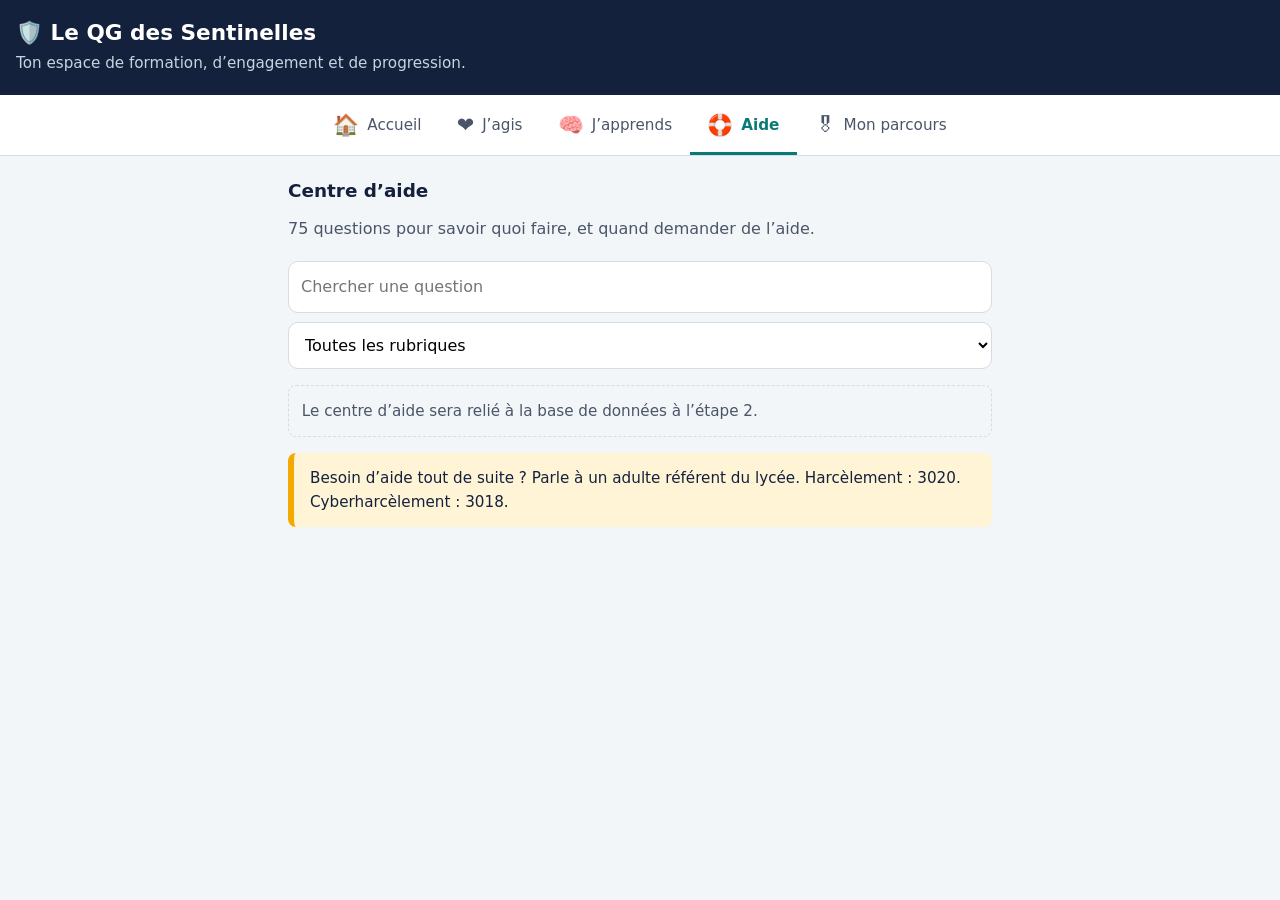
==== faq.html @ d23cc5f5 "Add files via upload" ====
<!DOCTYPE html>
<html lang="fr">
<head>
<meta charset="UTF-8">
<meta name="viewport" content="width=device-width, initial-scale=1, viewport-fit=cover">
<title>Aide · Le QG des Sentinelles</title>
<link rel="stylesheet" href="styles.css">
</head>
<body data-page="faq">
<main>
<h2>Centre d’aide</h2>
<p class="chapo">75 questions pour savoir quoi faire, et quand demander de l’aide.</p>
<div class="outils">
<input id="faq-recherche" type="search" placeholder="Chercher une question" aria-label="Chercher une question">
<select id="faq-rubrique" aria-label="Choisir une rubrique"><option value="">Toutes les rubriques</option></select>
</div>
<div id="faq-liste"><p class="vide">Chargement…</p></div>
<div class="alerte">Besoin d’aide tout de suite ? Parle à un adulte référent du lycée. Harcèlement : 3020. Cyberharcèlement : 3018.</div>
</main>
<script src="app.js"></script>
</body>
</html>
---- styles.css ----
:root{--fond:#F3F6F8;--encre:#14213D;--doux:#4A5568;--teal:#0B7A75;--ambre:#F2A900;--trait:#D5DCE3;--blanc:#fff}
*{box-sizing:border-box}
body{margin:0;font:1rem/1.6 system-ui,-apple-system,"Segoe UI",Roboto,sans-serif;background:var(--fond);color:var(--encre);padding-bottom:5rem}
.haut{background:var(--encre);color:#fff;padding:1.25rem 1rem;padding-top:calc(1.25rem + env(safe-area-inset-top))}
.haut h1{margin:0;font-size:1.35rem;line-height:1.2}
.haut p{margin:.3rem 0 0;color:#C9D3E0;font-size:.95rem}
.onglets{position:fixed;left:0;right:0;bottom:0;z-index:5;display:flex;background:var(--blanc);border-top:1px solid var(--trait);padding-bottom:env(safe-area-inset-bottom)}
.onglets a{flex:1;display:flex;flex-direction:column;align-items:center;gap:.1rem;padding:.55rem .2rem;color:var(--doux);text-decoration:none;font-size:.78rem}
.onglets .ico{font-size:1.3rem}
.onglets a[aria-current=page]{color:var(--teal);font-weight:600;box-shadow:inset 0 3px 0 var(--teal)}
a:focus-visible,button:focus-visible,input:focus-visible,select:focus-visible,summary:focus-visible{outline:3px solid var(--ambre);outline-offset:2px}
main{max-width:46rem;margin:0 auto;padding:1.25rem 1rem}
h2{font-size:1.15rem;margin:0 0 .6rem}
.chapo{color:var(--doux);margin:0 0 1.25rem}
.bloc{background:var(--blanc);border:1px solid var(--trait);border-radius:12px;padding:1rem;margin-bottom:1rem}
.bloc.flash{border-left:6px solid var(--ambre)}
.vide{margin:0;padding:.8rem;border:1px dashed var(--trait);border-radius:8px;color:var(--doux);font-size:.95rem}
.familles{display:grid;grid-template-columns:repeat(auto-fit,minmax(9rem,1fr));gap:.6rem;list-style:none;padding:0;margin:0}
.familles li{padding:.7rem;border:1px solid var(--trait);border-radius:8px}
.familles strong{display:block}
.familles span{color:var(--doux);font-size:.9rem}
.parcours{list-style:none;margin:0;padding:0}
.parcours li{display:flex;gap:.9rem;align-items:flex-start;padding:.8rem 0;border-top:1px solid var(--trait)}
.parcours li:first-child{border-top:0}
.parcours .rang{flex:none;width:2rem;height:2rem;border-radius:50%;background:var(--encre);color:#fff;display:grid;place-items:center;font-weight:700}
.parcours strong{display:block}
.parcours span{color:var(--doux);font-size:.9rem}
.stats{display:grid;grid-template-columns:repeat(3,1fr);gap:.6rem;margin-bottom:1rem}
.stats div{background:var(--blanc);border:1px solid var(--trait);border-radius:12px;padding:.8rem;text-align:center}
.stats b{display:block;font-size:1.25rem}
.stats span{color:var(--doux);font-size:.85rem}
.btn{display:block;width:100%;padding:.8rem 1rem;margin-bottom:.6rem;border:0;border-radius:10px;background:var(--teal);color:#fff;font:inherit;font-weight:600}
.btn[disabled]{background:var(--trait);color:var(--doux)}
.outils{display:grid;gap:.6rem;margin-bottom:1rem}
.outils input,.outils select{width:100%;padding:.75rem;border:1px solid var(--trait);border-radius:10px;font:inherit;background:var(--blanc)}
.rubrique{margin:1.2rem 0 .5rem;font-size:1rem;color:var(--teal)}
details{background:var(--blanc);border:1px solid var(--trait);border-radius:10px;margin-bottom:.5rem}
summary{padding:.8rem 1rem;cursor:pointer;font-weight:600}
details div{padding:0 1rem 1rem}
details p{margin:.5rem 0}
.alerte{background:#FFF4D6;border-left:6px solid var(--ambre);padding:.8rem 1rem;border-radius:8px;margin-top:1rem;font-size:.95rem}
@media(min-width:720px){
body{padding-bottom:0}
.onglets{position:static;justify-content:center;border-top:0;border-bottom:1px solid var(--trait);padding-bottom:0}
.onglets a{flex:0 0 auto;flex-direction:row;gap:.5rem;padding:.85rem 1.1rem;font-size:.95rem}
.onglets a[aria-current=page]{box-shadow:inset 0 -3px 0 var(--teal)}
}
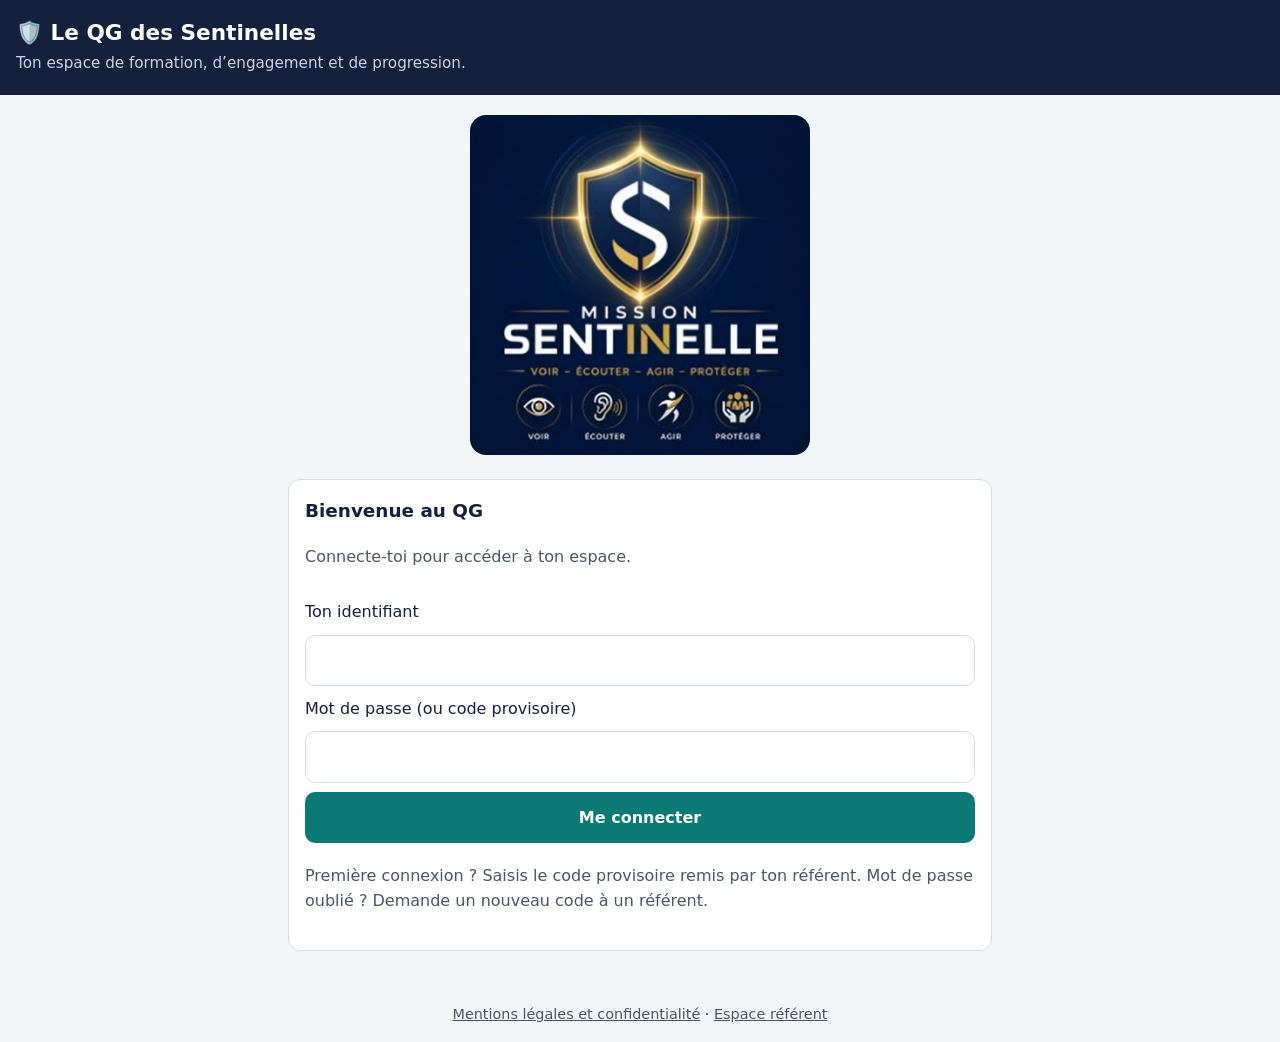
==== commit 6b2a2951: "Numéro d'aide : 3018 uniquement Co-Authored-By: Claude Sonnet 5.5 <noreply@anthropic.com> Claude-Ses" ====
--- a/faq.html
+++ b/faq.html
@@ -15,7 +15,7 @@
 <select id="faq-rubrique" aria-label="Choisir une rubrique"><option value="">Toutes les rubriques</option></select>
 </div>
 <div id="faq-liste"><p class="vide">Chargement…</p></div>
-<div class="alerte">Besoin d’aide tout de suite ? Parle à un adulte référent du lycée. Harcèlement : 3020. Cyberharcèlement : 3018.</div>
+<div class="alerte">Besoin d’aide tout de suite ? Parle à un adulte référent du lycée. Harcèlement et cyberharcèlement : 3018.</div>
 </main>
 <script src="app.js"></script>
 </body>
--- a/styles.css
+++ b/styles.css
@@ -45,3 +45,69 @@
 .onglets a{flex:0 0 auto;flex-direction:row;gap:.5rem;padding:.85rem 1.1rem;font-size:.95rem}
 .onglets a[aria-current=page]{box-shadow:inset 0 -3px 0 var(--teal)}
 }
+
+[hidden]{display:none!important}
+
+.missions{list-style:none;margin:0;padding:0}
+.missions li{display:grid;gap:.6rem;padding:.8rem 0;border-top:1px solid var(--trait)}
+.missions li:first-child{border-top:0}
+.missions strong{display:block}
+.missions span{color:var(--doux);font-size:.9rem}
+.missions .fait{color:var(--teal);font-weight:600}
+.missions .btn{margin:0}
+
+.parcours-bloc summary{padding:.9rem 1rem}
+.modules{list-style:none;margin:0;padding:0}
+.modules li{display:grid;gap:.6rem;padding:.8rem 0;border-top:1px solid var(--trait)}
+.modules strong{display:block}
+.modules span{color:var(--doux);font-size:.9rem}
+.modules .contenu{white-space:pre-line;margin:.4rem 0 0;color:var(--encre)}
+.modules .btn{margin:0}
+
+.actus{list-style:none;margin:0;padding:0}
+.actus li{display:grid;gap:.2rem;padding:.7rem 0;border-top:1px solid var(--trait)}
+.actus li:first-child{border-top:0}
+.actus span,#acc-defi p,#acc-mission span{color:var(--doux);font-size:.95rem}
+#acc-defi p{margin:.3rem 0 0}
+#acc-mission strong,#acc-mission span{display:block}
+#acc-mission .btn{margin:.8rem 0 0;text-align:center;text-decoration:none}
+#acc-progression .stats{margin-bottom:0}
+
+#doc-impression{display:none}
+@page{size:A4;margin:18mm}
+@media print{
+body{background:#fff;padding:0}
+body>*:not(#doc-impression){display:none!important}
+#doc-impression{display:block;color:#000;font:12pt/1.5 Georgia,"Times New Roman",serif}
+.doc h1{font-size:24pt;margin:.2em 0 .4em}
+.doc h2{font-size:14pt;margin:1.2em 0 .3em;border-bottom:1px solid #000;padding-bottom:.1em}
+.doc ul{margin:.3em 0;padding-left:1.2em}
+.doc-sur{font-weight:700;letter-spacing:.05em;margin:0}
+.doc-note{font-size:10pt;color:#444}
+.doc-stats{display:flex;gap:1.5em;margin:1em 0}
+.doc-stats div{border:1px solid #000;padding:.5em 1em;text-align:center;min-width:6em}
+.doc-stats b{display:block;font-size:14pt}
+.doc-certificat{text-align:center;border:4px double #000;padding:2em 1.5em;min-height:23cm;box-sizing:border-box}
+.doc-certificat h1{font-size:34pt;margin:1.2em 0 .6em}
+.doc-blanc{border-bottom:1px solid #000;width:70%;margin:1.8em auto .2em;height:1.2em}
+.doc-grand{font-size:16pt;font-weight:700;margin-top:1.5em}
+.doc-signature{margin:4em 0 0 auto;width:12em;border-top:1px solid #000;padding-top:.3em;font-size:10pt}
+}
+
+.modules details{margin-top:.5rem}
+.modules details summary{padding:.5rem .8rem;font-weight:500;font-size:.9rem}
+.modules details .contenu{padding:0 .8rem .8rem;margin:0}
+.pied{max-width:46rem;margin:0 auto;padding:1rem;text-align:center;font-size:.9rem}
+.pied a{color:var(--doux)}
+.legal h2{margin-top:1.6rem}
+.legal ul{padding-left:1.2rem}
+.legal .resume{background:#E7F4F3;border-left:6px solid var(--teal);padding:.8rem 1rem;border-radius:8px}
+@media print{.pied{display:none}}
+.logo-accueil{text-align:center;margin:0 0 1rem}
+.logo-accueil img{max-width:340px;width:100%;height:auto;border-radius:16px}
+@media(max-width:700px){.pied{padding-bottom:5.5rem}}
+.demande{border-bottom:1px solid var(--trait);margin-bottom:.6rem}
+.demande p{margin:.3rem 0}
+.haut{position:relative}
+.quitter{position:absolute;top:.6rem;right:.6rem;padding:.35rem .7rem;border:1px solid rgba(255,255,255,.6);border-radius:8px;background:transparent;color:#fff;font:inherit;font-size:.8rem}
+@media print{.quitter{display:none}}
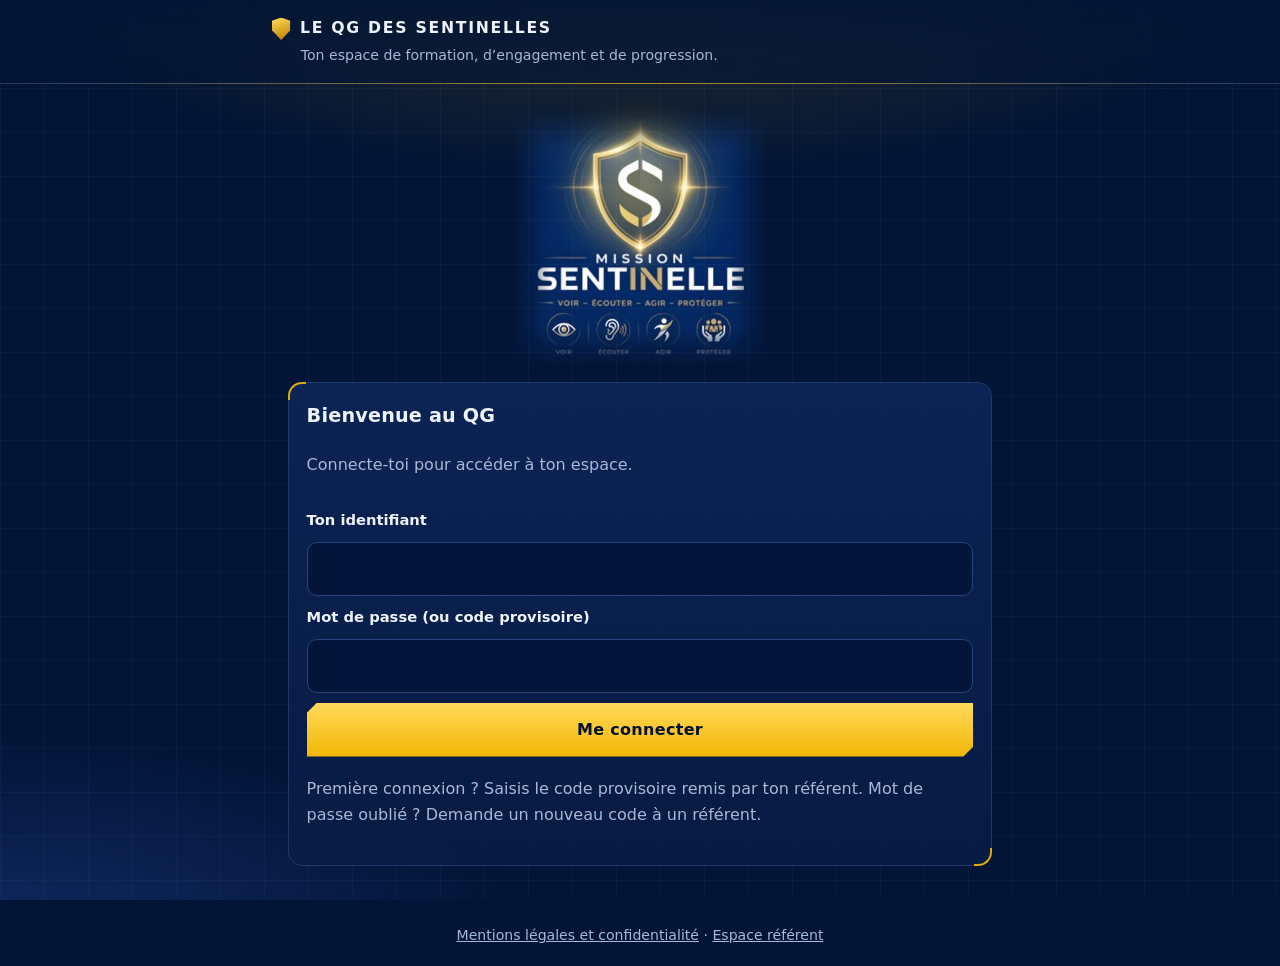
==== commit 121436be: "Nouvelle identité visuelle : QG de nuit, or et blanc, repères d'angle, icônes dessinées Co-Authored-" ====
--- a/faq.html
+++ b/faq.html
@@ -4,6 +4,7 @@
 <meta charset="UTF-8">
 <meta name="viewport" content="width=device-width, initial-scale=1, viewport-fit=cover">
 <title>Aide · Le QG des Sentinelles</title>
+<meta name="theme-color" content="#031536">
 <link rel="stylesheet" href="styles.css">
 </head>
 <body data-page="faq">
--- a/styles.css
+++ b/styles.css
@@ -1,76 +1,135 @@
-:root{--fond:#F3F6F8;--encre:#14213D;--doux:#4A5568;--teal:#0B7A75;--ambre:#F2A900;--trait:#D5DCE3;--blanc:#fff}
+/* ===== Le QG des Sentinelles : identité « poste de commandement » =====
+   Palette tirée du logo : nuit, or, blanc. Aucune police ni ressource externe. */
+:root{
+  --nuit:#031536; --minuit:#0A2150; --acier:#27427D; --trait:#1F3868;
+  --or:#F2B705; --or-clair:#FFD95A; --os:#EEF2FB; --brume:#A9B8D6;
+  color-scheme:dark;
+}
 *{box-sizing:border-box}
-body{margin:0;font:1rem/1.6 system-ui,-apple-system,"Segoe UI",Roboto,sans-serif;background:var(--fond);color:var(--encre);padding-bottom:5rem}
-.haut{background:var(--encre);color:#fff;padding:1.25rem 1rem;padding-top:calc(1.25rem + env(safe-area-inset-top))}
-.haut h1{margin:0;font-size:1.35rem;line-height:1.2}
-.haut p{margin:.3rem 0 0;color:#C9D3E0;font-size:.95rem}
-.onglets{position:fixed;left:0;right:0;bottom:0;z-index:5;display:flex;background:var(--blanc);border-top:1px solid var(--trait);padding-bottom:env(safe-area-inset-bottom)}
-.onglets a{flex:1;display:flex;flex-direction:column;align-items:center;gap:.1rem;padding:.55rem .2rem;color:var(--doux);text-decoration:none;font-size:.78rem}
-.onglets .ico{font-size:1.3rem}
-.onglets a[aria-current=page]{color:var(--teal);font-weight:600;box-shadow:inset 0 3px 0 var(--teal)}
-a:focus-visible,button:focus-visible,input:focus-visible,select:focus-visible,summary:focus-visible{outline:3px solid var(--ambre);outline-offset:2px}
-main{max-width:46rem;margin:0 auto;padding:1.25rem 1rem}
-h2{font-size:1.15rem;margin:0 0 .6rem}
-.chapo{color:var(--doux);margin:0 0 1.25rem}
-.bloc{background:var(--blanc);border:1px solid var(--trait);border-radius:12px;padding:1rem;margin-bottom:1rem}
-.bloc.flash{border-left:6px solid var(--ambre)}
-.vide{margin:0;padding:.8rem;border:1px dashed var(--trait);border-radius:8px;color:var(--doux);font-size:.95rem}
+html{background:var(--nuit)}
+body{margin:0;min-height:100vh;font:1rem/1.65 system-ui,-apple-system,"Segoe UI",Roboto,"Helvetica Neue",sans-serif;color:var(--os);background:var(--nuit);padding-bottom:5.5rem;position:relative;isolation:isolate}
+/* Ciel du QG : halo doré en haut (comme le logo), lueur bleue en bas, quadrillage discret de carte */
+body::before{content:"";position:fixed;inset:0;z-index:-1;pointer-events:none;
+  background:
+    radial-gradient(ellipse 90% 45% at 50% -8%,rgba(242,183,5,.20),transparent 62%),
+    radial-gradient(ellipse 70% 40% at 0% 105%,rgba(52,98,214,.28),transparent 60%),
+    linear-gradient(rgba(150,180,255,.045) 1px,transparent 1px) 0 0/44px 44px,
+    linear-gradient(90deg,rgba(150,180,255,.045) 1px,transparent 1px) 0 0/44px 44px}
+
+/* ----- En-tête ----- */
+.haut{position:relative;padding:1.1rem 1rem 1rem;padding-top:calc(1.1rem + env(safe-area-inset-top));border-bottom:1px solid var(--trait);background:linear-gradient(180deg,rgba(3,21,54,.9),rgba(3,21,54,.55));backdrop-filter:blur(6px)}
+.haut::after{content:"";position:absolute;left:0;right:0;bottom:-1px;height:1px;background:linear-gradient(90deg,transparent,var(--or) 50%,transparent);opacity:.7}
+.haut h1{margin:0;display:flex;align-items:center;gap:.6rem;font-size:.98rem;font-weight:800;letter-spacing:.11em;text-transform:uppercase;line-height:1.2;color:var(--os);max-width:46rem;margin-inline:auto}
+.haut h1::before{content:"";flex:none;width:1.15rem;height:1.4rem;background:linear-gradient(160deg,var(--or-clair),#B97F00);clip-path:polygon(50% 0,100% 14%,100% 56%,50% 100%,0 56%,0 14%);filter:drop-shadow(0 0 6px rgba(242,183,5,.6))}
+.haut p{margin:.25rem auto 0;max-width:46rem;color:var(--brume);font-size:.88rem;padding-left:1.8rem}
+.quitter{position:absolute;top:.8rem;right:.8rem;padding:.4rem .75rem;border:1px solid var(--acier);border-radius:999px;background:rgba(10,33,80,.7);color:var(--brume);font:inherit;font-size:.78rem;cursor:pointer;transition:color .15s,border-color .15s}
+.quitter:hover{color:var(--or);border-color:var(--or)}
+
+/* ----- Navigation : barre basse sur mobile, onglets sur grand écran ----- */
+.onglets{position:fixed;left:0;right:0;bottom:0;z-index:5;display:flex;background:rgba(3,21,54,.92);backdrop-filter:blur(10px);border-top:1px solid var(--trait);padding-bottom:env(safe-area-inset-bottom)}
+.onglets a{position:relative;flex:1;display:flex;flex-direction:column;align-items:center;gap:.2rem;padding:.6rem .1rem .5rem;color:var(--brume);text-decoration:none;font-size:.69rem;white-space:nowrap;transition:color .15s}
+.onglets svg{width:1.45rem;height:1.45rem;fill:none;stroke:currentColor;stroke-width:1.7;stroke-linecap:round;stroke-linejoin:round}
+.onglets a[aria-current=page]{color:var(--or);font-weight:700}
+.onglets a[aria-current=page]::before{content:"";position:absolute;top:0;left:22%;right:22%;height:3px;border-radius:0 0 4px 4px;background:var(--or);box-shadow:0 0 12px var(--or)}
+.onglets a[aria-current=page] svg{filter:drop-shadow(0 0 5px rgba(242,183,5,.7))}
+.onglets a:hover{color:var(--os)}
+
+/* ----- Typographie et focus ----- */
+a{color:var(--or-clair)}
+a:focus-visible,button:focus-visible,input:focus-visible,select:focus-visible,summary:focus-visible{outline:3px solid var(--or);outline-offset:2px}
+main{max-width:46rem;margin:0 auto;padding:1.4rem 1rem}
+h2{font-size:1.2rem;font-weight:800;letter-spacing:.01em;margin:0 0 .7rem;color:var(--os)}
+.chapo{color:var(--brume);margin:0 0 1.25rem}
+
+/* ----- Panneaux : repères d'angle dorés, comme un écran de commandement ----- */
+.bloc,details,.stats div,.legal .resume{position:relative;background:linear-gradient(180deg,rgba(14,40,92,.82),rgba(8,29,70,.82));border:1px solid var(--trait);border-radius:14px}
+.bloc{padding:1.05rem 1.1rem;margin-bottom:1.1rem}
+.bloc::before,.bloc::after{content:"";position:absolute;width:16px;height:16px;pointer-events:none;border:2px solid var(--or);opacity:.9}
+.bloc::before{top:-1px;left:-1px;border-right:0;border-bottom:0;border-top-left-radius:14px}
+.bloc::after{bottom:-1px;right:-1px;border-left:0;border-top:0;border-bottom-right-radius:14px}
+.bloc.flash{border-color:rgba(242,183,5,.55);box-shadow:0 0 0 1px rgba(242,183,5,.12),0 8px 30px -10px rgba(242,183,5,.35)}
+.bloc.flash h2{color:var(--or-clair)}
+.vide{margin:0;padding:.8rem;border:1px dashed var(--acier);border-radius:10px;color:var(--brume);font-size:.95rem}
+
 .familles{display:grid;grid-template-columns:repeat(auto-fit,minmax(9rem,1fr));gap:.6rem;list-style:none;padding:0;margin:0}
-.familles li{padding:.7rem;border:1px solid var(--trait);border-radius:8px}
+.familles li{padding:.7rem;border:1px solid var(--trait);border-radius:10px;background:rgba(3,21,54,.5)}
 .familles strong{display:block}
-.familles span{color:var(--doux);font-size:.9rem}
+.familles span{color:var(--brume);font-size:.9rem}
 .parcours{list-style:none;margin:0;padding:0}
 .parcours li{display:flex;gap:.9rem;align-items:flex-start;padding:.8rem 0;border-top:1px solid var(--trait)}
 .parcours li:first-child{border-top:0}
-.parcours .rang{flex:none;width:2rem;height:2rem;border-radius:50%;background:var(--encre);color:#fff;display:grid;place-items:center;font-weight:700}
+.parcours .rang{flex:none;width:2rem;height:2rem;border-radius:50%;border:2px solid var(--or);color:var(--or);display:grid;place-items:center;font-weight:800}
 .parcours strong{display:block}
-.parcours span{color:var(--doux);font-size:.9rem}
+.parcours span{color:var(--brume);font-size:.9rem}
+
+/* ----- Chiffres : tableau de bord ----- */
 .stats{display:grid;grid-template-columns:repeat(3,1fr);gap:.6rem;margin-bottom:1rem}
-.stats div{background:var(--blanc);border:1px solid var(--trait);border-radius:12px;padding:.8rem;text-align:center}
-.stats b{display:block;font-size:1.25rem}
-.stats span{color:var(--doux);font-size:.85rem}
-.btn{display:block;width:100%;padding:.8rem 1rem;margin-bottom:.6rem;border:0;border-radius:10px;background:var(--teal);color:#fff;font:inherit;font-weight:600}
-.btn[disabled]{background:var(--trait);color:var(--doux)}
+.stats div{padding:.85rem .5rem;text-align:center;overflow:hidden}
+.stats div::before{content:"";position:absolute;top:0;left:20%;right:20%;height:2px;background:var(--or);box-shadow:0 0 10px var(--or)}
+.stats b{display:block;font-size:1.55rem;line-height:1.2;font-weight:800;color:var(--or-clair);font-variant-numeric:tabular-nums;text-shadow:0 0 18px rgba(242,183,5,.35)}
+.stats span{color:var(--brume);font-size:.82rem}
+
+/* ----- Boutons : coins taillés comme un écusson ----- */
+.btn{display:block;width:100%;padding:.85rem 1.1rem;margin-bottom:.6rem;border:0;border-radius:0;background:linear-gradient(180deg,var(--or-clair),var(--or));color:#03112B;font:inherit;font-weight:800;letter-spacing:.02em;cursor:pointer;
+  clip-path:polygon(10px 0,100% 0,100% calc(100% - 10px),calc(100% - 10px) 100%,0 100%,0 10px);transition:filter .15s,transform .15s}
+.btn:hover{filter:brightness(1.08)}
+.btn:active{transform:translateY(1px)}
+.btn[disabled]{background:var(--trait);color:var(--brume);cursor:default;filter:none}
+a.btn{text-decoration:none;text-align:center}
+
+/* ----- Formulaires ----- */
 .outils{display:grid;gap:.6rem;margin-bottom:1rem}
-.outils input,.outils select{width:100%;padding:.75rem;border:1px solid var(--trait);border-radius:10px;font:inherit;background:var(--blanc)}
-.rubrique{margin:1.2rem 0 .5rem;font-size:1rem;color:var(--teal)}
-details{background:var(--blanc);border:1px solid var(--trait);border-radius:10px;margin-bottom:.5rem}
-summary{padding:.8rem 1rem;cursor:pointer;font-weight:600}
+.outils label{font-weight:600;font-size:.92rem;color:var(--os)}
+.outils input,.outils select{width:100%;padding:.8rem .9rem;border:1px solid var(--acier);border-radius:10px;font:inherit;color:var(--os);background:rgba(3,21,54,.85)}
+.outils input:focus,.outils select:focus{border-color:var(--or)}
+.outils input::placeholder{color:var(--brume)}
+.rubrique{margin:1.4rem 0 .5rem;font-size:1.02rem;color:var(--or-clair)}
+
+/* ----- Accordéons ----- */
+details{margin-bottom:.55rem}
+summary{position:relative;padding:.85rem 2.6rem .85rem 1rem;cursor:pointer;font-weight:700;list-style:none}
+summary::-webkit-details-marker{display:none}
+summary::after{content:"";position:absolute;right:1.1rem;top:50%;width:.55rem;height:.55rem;margin-top:-.4rem;border-right:2px solid var(--or);border-bottom:2px solid var(--or);transform:rotate(45deg);transition:transform .2s}
+details[open]>summary::after{transform:rotate(225deg);margin-top:-.1rem}
+details[open]{border-color:var(--acier)}
 details div{padding:0 1rem 1rem}
 details p{margin:.5rem 0}
-.alerte{background:#FFF4D6;border-left:6px solid var(--ambre);padding:.8rem 1rem;border-radius:8px;margin-top:1rem;font-size:.95rem}
+.alerte{background:rgba(242,183,5,.1);border:1px solid rgba(242,183,5,.35);border-left:5px solid var(--or);padding:.8rem 1rem;border-radius:10px;margin-top:1rem;font-size:.95rem;color:var(--os)}
+
 @media(min-width:720px){
 body{padding-bottom:0}
-.onglets{position:static;justify-content:center;border-top:0;border-bottom:1px solid var(--trait);padding-bottom:0}
-.onglets a{flex:0 0 auto;flex-direction:row;gap:.5rem;padding:.85rem 1.1rem;font-size:.95rem}
-.onglets a[aria-current=page]{box-shadow:inset 0 -3px 0 var(--teal)}
+.onglets{position:static;justify-content:center;gap:.4rem;background:transparent;backdrop-filter:none;border-top:0;border-bottom:1px solid var(--trait);padding:.3rem 0 0}
+.onglets a{flex:0 0 auto;flex-direction:row;gap:.55rem;padding:.8rem 1.15rem;font-size:.95rem}
+.onglets svg{width:1.2rem;height:1.2rem}
+.onglets a[aria-current=page]::before{top:auto;bottom:-1px;left:0;right:0;border-radius:3px 3px 0 0}
 }
 
 [hidden]{display:none!important}
 
+/* ----- Missions, modules, actualités ----- */
 .missions{list-style:none;margin:0;padding:0}
-.missions li{display:grid;gap:.6rem;padding:.8rem 0;border-top:1px solid var(--trait)}
+.missions li{display:grid;gap:.6rem;padding:.85rem 0;border-top:1px solid var(--trait)}
 .missions li:first-child{border-top:0}
 .missions strong{display:block}
-.missions span{color:var(--doux);font-size:.9rem}
-.missions .fait{color:var(--teal);font-weight:600}
+.missions span{color:var(--brume);font-size:.9rem}
+.missions .fait{color:var(--or-clair);font-weight:700}
 .missions .btn{margin:0}
 
-.parcours-bloc summary{padding:.9rem 1rem}
+.parcours-bloc summary{padding:.95rem 2.6rem .95rem 1rem}
 .modules{list-style:none;margin:0;padding:0}
-.modules li{display:grid;gap:.6rem;padding:.8rem 0;border-top:1px solid var(--trait)}
+.modules li{display:grid;gap:.6rem;padding:.85rem 0;border-top:1px solid var(--trait)}
 .modules strong{display:block}
-.modules span{color:var(--doux);font-size:.9rem}
-.modules .contenu{white-space:pre-line;margin:.4rem 0 0;color:var(--encre)}
+.modules span{color:var(--brume);font-size:.9rem}
+.modules .contenu{white-space:pre-line;margin:.4rem 0 0;color:var(--os)}
 .modules .btn{margin:0}
 
 .actus{list-style:none;margin:0;padding:0}
-.actus li{display:grid;gap:.2rem;padding:.7rem 0;border-top:1px solid var(--trait)}
+.actus li{display:grid;gap:.2rem;padding:.75rem 0;border-top:1px solid var(--trait)}
 .actus li:first-child{border-top:0}
-.actus span,#acc-defi p,#acc-mission span{color:var(--doux);font-size:.95rem}
+.actus span,#acc-defi p,#acc-mission span{color:var(--brume);font-size:.95rem}
 #acc-defi p{margin:.3rem 0 0}
 #acc-mission strong,#acc-mission span{display:block}
-#acc-mission .btn{margin:.8rem 0 0;text-align:center;text-decoration:none}
+#acc-mission .btn{margin:.9rem 0 0;text-align:center;text-decoration:none}
 #acc-progression .stats{margin-bottom:0}
 
 #doc-impression{display:none}
@@ -94,20 +153,32 @@
 .doc-signature{margin:4em 0 0 auto;width:12em;border-top:1px solid #000;padding-top:.3em;font-size:10pt}
 }
 
+
 .modules details{margin-top:.5rem}
-.modules details summary{padding:.5rem .8rem;font-weight:500;font-size:.9rem}
+.modules details summary{padding:.55rem 2.2rem .55rem .8rem;font-weight:600;font-size:.9rem}
 .modules details .contenu{padding:0 .8rem .8rem;margin:0}
-.pied{max-width:46rem;margin:0 auto;padding:1rem;text-align:center;font-size:.9rem}
-.pied a{color:var(--doux)}
+.pied{max-width:46rem;margin:0 auto;padding:1.2rem 1rem;text-align:center;font-size:.88rem;color:var(--brume)}
+.pied a{color:var(--brume)}
+.pied a:hover{color:var(--or-clair)}
 .legal h2{margin-top:1.6rem}
 .legal ul{padding-left:1.2rem}
-.legal .resume{background:#E7F4F3;border-left:6px solid var(--teal);padding:.8rem 1rem;border-radius:8px}
-@media print{.pied{display:none}}
-.logo-accueil{text-align:center;margin:0 0 1rem}
-.logo-accueil img{max-width:340px;width:100%;height:auto;border-radius:16px}
-@media(max-width:700px){.pied{padding-bottom:5.5rem}}
+.legal .resume{border-left:5px solid var(--or);padding:.8rem 1rem}
+@media print{.pied,body::before{display:none}}
+@media(max-width:719px){.pied{padding-bottom:5.5rem}}
+
+/* ----- Entrée du QG : le logo respire dans la nuit ----- */
+.logo-accueil{position:relative;display:grid;place-items:center;margin:.2rem auto 1rem;max-width:16rem}
+.logo-accueil::before{content:"";position:absolute;left:10%;right:10%;top:2%;height:56%;border-radius:50%;
+  background:radial-gradient(circle,rgba(242,183,5,.55),rgba(242,183,5,0) 68%);filter:blur(14px);animation:respire 6s ease-in-out infinite}
+.logo-accueil img{position:relative;width:100%;height:auto;display:block;mix-blend-mode:screen;
+  -webkit-mask:linear-gradient(90deg,transparent,#000 15%,#000 85%,transparent),linear-gradient(180deg,transparent,#000 15%,#000 85%,transparent);
+  -webkit-mask-composite:source-in;
+  mask:linear-gradient(90deg,transparent,#000 15%,#000 85%,transparent),linear-gradient(180deg,transparent,#000 15%,#000 85%,transparent);
+  mask-composite:intersect}
+.connecte .logo-accueil{max-width:11rem;margin-bottom:.4rem}
+.connecte .logo-accueil img{-webkit-mask:radial-gradient(ellipse 60% 58% at 50% 50%,#000 50%,transparent 100%);-webkit-mask-composite:source-over;mask:radial-gradient(ellipse 60% 58% at 50% 50%,#000 50%,transparent 100%);mask-composite:add}
+@keyframes respire{0%,100%{opacity:.45;transform:scale(.96)}50%{opacity:1;transform:scale(1.05)}}
+@media(prefers-reduced-motion:reduce){.logo-accueil::before{animation:none;opacity:.7}.btn,summary::after{transition:none}}
+
 .demande{border-bottom:1px solid var(--trait);margin-bottom:.6rem}
 .demande p{margin:.3rem 0}
-.haut{position:relative}
-.quitter{position:absolute;top:.6rem;right:.6rem;padding:.35rem .7rem;border:1px solid rgba(255,255,255,.6);border-radius:8px;background:transparent;color:#fff;font:inherit;font-size:.8rem}
-@media print{.quitter{display:none}}
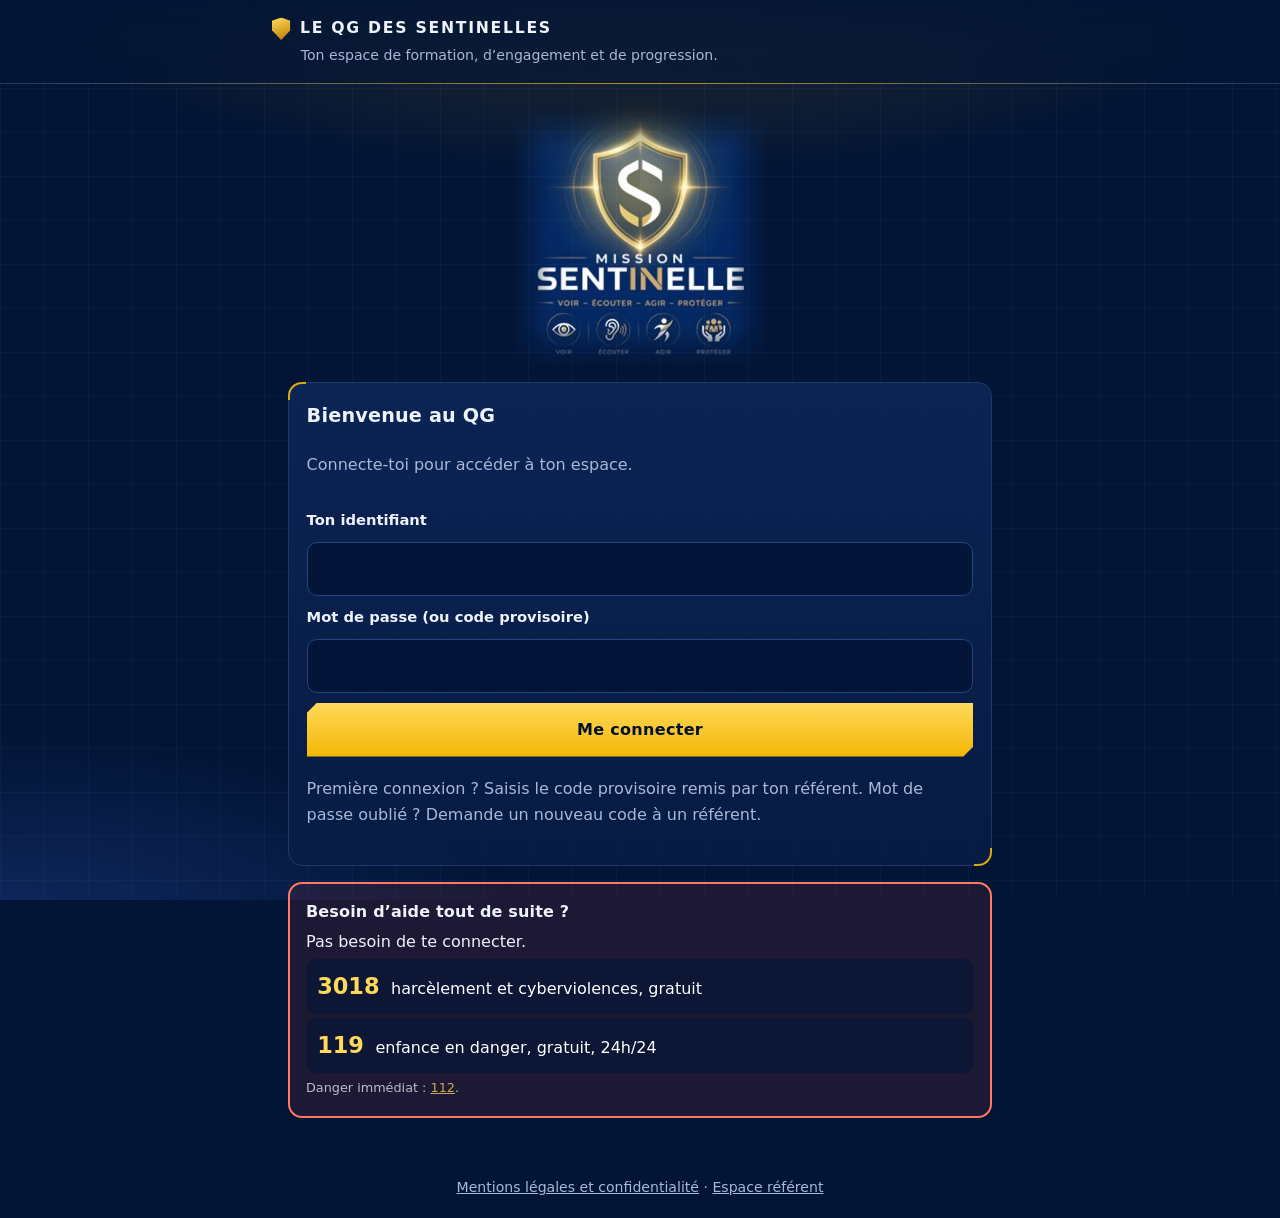
==== commit 42d40f6c: "Ressources : bibliothèque de fiches et liens officiels ; FAQ avec explications Co-Authored-By: Claud" ====
--- a/faq.html
+++ b/faq.html
@@ -5,18 +5,25 @@
 <meta name="viewport" content="width=device-width, initial-scale=1, viewport-fit=cover">
 <title>Aide · Le QG des Sentinelles</title>
 <meta name="theme-color" content="#031536">
+<link rel="manifest" href="manifest.webmanifest">
+<link rel="icon" type="image/svg+xml" href="img/icone.svg">
+<link rel="apple-touch-icon" href="img/apple-touch-icon.png">
+<meta name="apple-mobile-web-app-capable" content="yes">
+<meta name="apple-mobile-web-app-title" content="QG Sentinelles">
 <link rel="stylesheet" href="styles.css">
 </head>
 <body data-page="faq">
 <main>
 <h2>Centre d’aide</h2>
+<a class="bandeau-urgence" href="urgence.html"><strong>Besoin d’aide tout de suite ?</strong><span>3018, 119, sites officiels et bons réflexes</span></a>
+<p class="lien-fiches"><a href="ressources.html">Voir les fiches et les liens officiels →</a></p>
 <p class="chapo">75 questions pour savoir quoi faire, et quand demander de l’aide.</p>
 <div class="outils">
 <input id="faq-recherche" type="search" placeholder="Chercher une question" aria-label="Chercher une question">
 <select id="faq-rubrique" aria-label="Choisir une rubrique"><option value="">Toutes les rubriques</option></select>
 </div>
 <div id="faq-liste"><p class="vide">Chargement…</p></div>
-<div class="alerte">Besoin d’aide tout de suite ? Parle à un adulte référent du lycée. Harcèlement et cyberharcèlement : 3018.</div>
+<div class="alerte">Besoin d’aide tout de suite ? Parle à un adulte référent du lycée ou ouvre la page <a href="urgence.html">Numéros d’urgence</a> : 3018 (harcèlement), 119 (enfance en danger).</div>
 </main>
 <script src="app.js"></script>
 </body>
--- a/styles.css
+++ b/styles.css
@@ -36,7 +36,7 @@
 
 /* ----- Typographie et focus ----- */
 a{color:var(--or-clair)}
-a:focus-visible,button:focus-visible,input:focus-visible,select:focus-visible,summary:focus-visible{outline:3px solid var(--or);outline-offset:2px}
+a:focus-visible,button:focus-visible,input:focus-visible,select:focus-visible,textarea:focus-visible,summary:focus-visible{outline:3px solid var(--or);outline-offset:2px}
 main{max-width:46rem;margin:0 auto;padding:1.4rem 1rem}
 h2{font-size:1.2rem;font-weight:800;letter-spacing:.01em;margin:0 0 .7rem;color:var(--os)}
 .chapo{color:var(--brume);margin:0 0 1.25rem}
@@ -80,8 +80,8 @@
 /* ----- Formulaires ----- */
 .outils{display:grid;gap:.6rem;margin-bottom:1rem}
 .outils label{font-weight:600;font-size:.92rem;color:var(--os)}
-.outils input,.outils select{width:100%;padding:.8rem .9rem;border:1px solid var(--acier);border-radius:10px;font:inherit;color:var(--os);background:rgba(3,21,54,.85)}
-.outils input:focus,.outils select:focus{border-color:var(--or)}
+.outils input,.outils select,.outils textarea{width:100%;padding:.8rem .9rem;border:1px solid var(--acier);border-radius:10px;font:inherit;color:var(--os);background:rgba(3,21,54,.85)}
+.outils input:focus,.outils select:focus,.outils textarea:focus{border-color:var(--or)}
 .outils input::placeholder{color:var(--brume)}
 .rubrique{margin:1.4rem 0 .5rem;font-size:1.02rem;color:var(--or-clair)}
 
@@ -182,3 +182,144 @@
 
 .demande{border-bottom:1px solid var(--trait);margin-bottom:.6rem}
 .demande p{margin:.3rem 0}
+
+/* Quiz des modules */
+.quiz-form{display:grid;gap:.8rem;margin-top:.6rem}
+.quiz-q{margin:0;padding:.8rem .9rem;border:1px solid var(--trait);border-radius:10px;background:rgba(3,21,54,.55)}
+.quiz-q legend{padding:0 .4rem;font-weight:700;color:var(--os)}
+.quiz-choix{display:flex;gap:.6rem;align-items:flex-start;padding:.55rem .4rem;cursor:pointer;color:var(--os);line-height:1.35}
+.quiz-choix input{margin-top:.2rem;accent-color:var(--or);width:1.1rem;height:1.1rem;flex:none}
+.quiz-choix:focus-within{outline:2px solid var(--or-clair);outline-offset:2px;border-radius:6px}
+.quiz-q.juste{border-color:#4CC38A}
+.quiz-q.faux{border-color:#E8896B}
+.quiz-retour{margin:.4rem 0 0;color:var(--os);font-size:.95rem}
+.quiz-retour:empty{display:none}
+.quiz-bilan{margin:0;font-weight:700;color:var(--or-clair)}
+.quiz-bilan:empty{display:none}
+
+/* Médailles des badges */
+.medaille{display:block;width:100%;height:auto}
+.medaille.obtenue{filter:drop-shadow(0 0 8px color-mix(in srgb,var(--c) 55%,transparent))}
+.mur-bilan{display:grid;gap:.5rem;margin-bottom:.4rem}
+.jauge{height:.55rem;border-radius:99px;background:var(--minuit);border:1px solid var(--trait);overflow:hidden}
+.jauge span{display:block;height:100%;background:linear-gradient(90deg,var(--or),var(--or-clair))}
+.mur-famille h3{margin:1.2rem 0 .5rem;font-size:.85rem;letter-spacing:.14em;text-transform:uppercase;color:var(--or-clair)}
+.mur{display:grid;grid-template-columns:repeat(auto-fill,minmax(7.2rem,1fr));gap:.7rem;list-style:none;margin:0;padding:0}
+.mur .badge{display:flex;flex-direction:column;align-items:center;text-align:center;gap:.35rem;padding:.8rem .5rem .7rem;border:1px solid var(--trait);border-radius:12px;background:rgba(3,21,54,.5)}
+.mur .badge.ok{border-color:var(--acier);background:linear-gradient(180deg,rgba(18,48,110,.7),rgba(5,21,52,.7))}
+.mur .badge .medaille{width:4.6rem}
+.mur .badge strong{font-size:.88rem;line-height:1.2}
+.mur .badge span{font-size:.76rem;line-height:1.3;color:var(--brume)}
+.mur .badge:not(.ok) strong{color:var(--brume)}
+.annonce-badge{display:grid;gap:.6rem;margin:.8rem 0}
+.annonce-carte{display:flex;align-items:center;gap:.9rem;padding:.8rem 1rem;border:1px solid var(--or);border-radius:14px;background:linear-gradient(180deg,rgba(242,183,5,.16),rgba(8,29,70,.85));animation:gagne .7s cubic-bezier(.2,1.4,.4,1) both}
+.annonce-carte .medaille{width:5rem;flex:none}
+.annonce-carte div{display:grid;gap:.15rem}
+.annonce-titre{color:var(--or-clair);font-size:.8rem;font-weight:800;letter-spacing:.14em;text-transform:uppercase}
+.annonce-desc{color:var(--brume);font-size:.88rem}
+@keyframes gagne{from{transform:scale(.6) rotate(-4deg);opacity:0}to{transform:none;opacity:1}}
+@media(prefers-reduced-motion:reduce){.annonce-carte{animation:none}}
+.doc-medailles{display:flex;flex-wrap:wrap;gap:.4em;margin:.5em 0}
+.doc-medailles .medaille{width:2.2cm;height:2.2cm;filter:none}
+@media print{.doc,.doc *{-webkit-print-color-adjust:exact;print-color-adjust:exact}}
+
+.mes-missions{margin:.2rem 0 .8rem;color:var(--or-clair);font-weight:700;letter-spacing:.04em}
+.pour-aller-plus-loin{margin:1.4rem 0 .3rem;font-size:.85rem;letter-spacing:.14em;text-transform:uppercase;color:var(--brume)}
+
+.missions .consigne{margin:.4rem 0 .2rem;color:var(--os);line-height:1.4}
+.missions .duree{color:var(--or-clair);font-size:.85rem;font-weight:700}
+.missions .quiz{margin-top:.3rem}
+
+/* Urgence et écoute */
+.sos{position:fixed;right:.8rem;bottom:calc(4.6rem + env(safe-area-inset-bottom));z-index:6;display:flex;align-items:center;gap:.4rem;padding:.55rem .9rem;border-radius:999px;background:linear-gradient(180deg,#FF7A63,#D9382A);color:#fff;font-weight:800;font-size:.85rem;letter-spacing:.03em;text-decoration:none;box-shadow:0 4px 18px rgba(217,56,42,.55)}
+.sos svg{width:1.15rem;height:1.15rem;fill:none;stroke:#fff;stroke-width:2;stroke-linecap:round;stroke-linejoin:round}
+.sos:hover{filter:brightness(1.08)}
+.sos:focus-visible{outline:3px solid #fff;outline-offset:2px}
+@media(min-width:48rem){.sos{bottom:1.2rem;right:1.2rem}}
+.bandeau-urgence{display:flex;flex-direction:column;gap:.15rem;margin:.2rem 0 1rem;padding:.8rem 1rem;border:1px solid #D9382A;border-left:6px solid #FF7A63;border-radius:12px;background:rgba(217,56,42,.14);color:var(--os);text-decoration:none}
+.bandeau-urgence span{color:var(--brume);font-size:.9rem}
+.bandeau-urgence:hover{background:rgba(217,56,42,.22)}
+.alerte a{color:var(--or-clair);font-weight:700}
+.urgence .danger-immediat{margin:.2rem 0 1rem;padding:.8rem 1rem;border:1px solid #D9382A;border-radius:12px;background:rgba(217,56,42,.16)}
+.urgence a{color:var(--or-clair)}
+.carte-urgence{position:relative;margin:0 0 1rem;padding:1rem 1rem 1.1rem;border:1px solid var(--acier);border-radius:16px;background:linear-gradient(180deg,rgba(18,48,110,.8),rgba(5,21,52,.85))}
+.carte-urgence .num{margin:0;font-size:3.2rem;font-weight:900;line-height:1;letter-spacing:.04em;color:var(--or-clair);text-shadow:0 0 18px rgba(242,183,5,.4)}
+.carte-urgence h3{margin:.2rem 0 .8rem}
+.carte-urgence h4{margin:1rem 0 .3rem;font-size:.85rem;letter-spacing:.1em;text-transform:uppercase;color:var(--brume)}
+.carte-urgence ul{margin:.4rem 0;padding-left:1.1rem}
+.carte-urgence li{margin:.35rem 0}
+.btn.appel{text-align:center;text-decoration:none;font-size:1.05rem;color:#03112B}
+.lien-gros{display:inline-block;padding:.15rem .55rem;border:1px solid var(--or);border-radius:8px;color:var(--or-clair);font-weight:700;text-decoration:none;word-break:break-word}
+.lien-gros:hover{background:rgba(242,183,5,.15)}
+.liens-officiels{list-style:none;margin:0;padding:0}
+.liens-officiels li{display:grid;gap:.3rem;padding:.8rem 0;border-top:1px solid var(--trait)}
+.liens-officiels li:first-child{border-top:0}
+.liens-officiels span{color:var(--os);font-size:.95rem}
+.reflexes{padding-left:1.2rem}
+.reflexes li{margin:.6rem 0;color:var(--os)}
+.note-sentinelle{margin:1rem 0 0;padding:.8rem 1rem;border-left:5px solid var(--or);border-radius:10px;background:rgba(242,183,5,.1);color:var(--os)}
+
+/* Fiches missions */
+.lien-fiches{margin:0 0 .9rem}
+.lien-fiches a{color:var(--or-clair);font-weight:700}
+.fiche{--c:#4CC9F0;position:relative;margin-bottom:1.3rem;padding:1.1rem;background:linear-gradient(180deg,rgba(14,40,92,.82),rgba(8,29,70,.82));border:1px solid var(--trait);border-top:4px solid var(--c);border-radius:14px}
+.fiche-tete{display:flex;gap:.9rem;align-items:center;margin-bottom:.8rem}
+.fiche-ico{flex:0 0 4.4rem;width:4.4rem;height:4.4rem}
+.fiche h3{margin:0;letter-spacing:.06em;color:var(--c)}
+.fiche h4{margin:.9rem 0 .4rem;font-size:.82rem;letter-spacing:.08em;text-transform:uppercase;color:var(--or-clair)}
+.etiquette{display:inline-block;margin:.25rem 0 0;padding:.1rem .6rem;border-radius:999px;background:var(--or);color:#031536;font-size:.75rem;font-weight:800}
+.fiche-role{margin:.35rem 0 0}
+.qualites,.liste-fiche{list-style:none;margin:0;padding:0}
+.qualites li{margin-bottom:.5rem}
+.qualite{display:block;width:100%;text-align:left;padding:.7rem .8rem;border-radius:10px;border:1px solid var(--trait);background:rgba(3,21,54,.55);color:inherit;font:inherit;cursor:pointer}
+.qualite strong{display:block;color:#fff}
+.qualite .q-def{display:block;margin:.15rem 0 .3rem}
+.qualite .q-etat{display:block;font-size:.8rem;opacity:.75}
+.qualite[aria-pressed="true"]{border-color:var(--c);box-shadow:inset 0 0 0 1px var(--c);background:rgba(76,201,240,.12)}
+.qualite[aria-pressed="true"] .q-etat{opacity:1;font-weight:700;color:var(--c)}
+.qualite:focus-visible{outline:3px solid var(--or);outline-offset:2px}
+.discret{font-size:.8rem;opacity:.75;margin:.4rem 0 0}
+.fiche-cas{margin:.9rem 0 0}
+.fiche-cas .cas{font-style:italic;margin:.5rem 0}
+.liste-fiche li{position:relative;padding-left:1.1rem;margin-bottom:.35rem}
+.liste-fiche li::before{content:"•";position:absolute;left:.2rem;color:var(--c)}
+.liste-fiche.pieges li::before{content:"⚠";left:0;font-size:.8rem}
+.fiche-limite{margin-top:.9rem;padding:.8rem 1rem;border-radius:10px;border:2px solid var(--or);background:rgba(242,183,5,.1)}
+.fiche-limite h4{margin:0 0 .3rem}
+.fiche-limite p{margin:0;font-weight:700}
+.liste-fiche.liens li::before{content:"→"}
+.liste-fiche a{color:var(--or-clair);font-weight:700;overflow-wrap:anywhere}
+
+.attente{position:fixed;left:50%;top:.8rem;transform:translateX(-50%);z-index:20;max-width:calc(100% - 2rem);margin:0;padding:.6rem 1rem;border-radius:999px;background:var(--or);color:#031536;font-weight:800;font-size:.9rem;box-shadow:0 4px 18px rgba(0,0,0,.45);text-align:center}
+.attente[hidden]{display:none}
+
+.urgence-publique{margin:0 0 1rem;padding:.9rem 1rem;border:2px solid #FF7A63;border-radius:14px;background:rgba(217,56,42,.12)}
+body.connecte .urgence-publique{display:none}
+.urgence-publique h2{margin:0 0 .2rem;font-size:1rem}
+.urgence-publique p{margin:.25rem 0}
+.urgence-publique .appel-pub{display:block;padding:.55rem .7rem;border-radius:10px;background:rgba(3,21,54,.6);color:#fff;text-decoration:none}
+.urgence-publique .appel-pub strong{font-size:1.4rem;color:var(--or-clair);margin-right:.4rem}
+
+.message-ref{margin:.6rem 0;padding:.7rem .85rem;border:1px solid var(--trait);border-radius:10px;background:rgba(3,21,54,.55)}
+.message-ref.mien{border-color:var(--or);background:rgba(242,183,5,.07)}
+.message-meta{margin:0 0 .3rem;font-size:.8rem;opacity:.8}
+.message-texte{margin:.2rem 0;white-space:pre-wrap;overflow-wrap:anywhere}
+.lien-discret{background:none;border:0;color:var(--brume);text-decoration:underline;font:inherit;font-size:.8rem;padding:.2rem 0;cursor:pointer}
+#msg-form textarea{width:100%;font:inherit}
+
+.faq-explication{margin:.2rem 0 .8rem;font-size:1.02rem;line-height:1.55}
+
+/* Ressources */
+.puces{display:flex;flex-wrap:wrap;gap:.4rem;margin:.2rem 0 .6rem}
+.puce{padding:.4rem .85rem;border-radius:999px;border:1px solid var(--trait);background:rgba(3,21,54,.6);color:inherit;font:inherit;font-size:.9rem;cursor:pointer}
+.puce[aria-pressed="true"]{background:var(--or);color:#031536;border-color:var(--or);font-weight:800}
+.puce:focus-visible{outline:3px solid var(--or);outline-offset:2px}
+.res-carte{margin:.6rem 0;padding:.8rem .95rem;border:1px solid var(--trait);border-radius:12px;background:linear-gradient(180deg,rgba(14,40,92,.82),rgba(8,29,70,.82))}
+.res-carte summary{cursor:pointer;display:block}
+.res-carte summary strong{display:block;color:#fff}
+.res-meta{display:block;margin:.15rem 0 0;font-size:.8rem;opacity:.75}
+.res-resume{margin:.4rem 0}
+.res-contenu h4{margin:.9rem 0 .3rem;font-size:.82rem;letter-spacing:.08em;text-transform:uppercase;color:var(--or-clair)}
+.res-contenu p{margin:.3rem 0}
+.res-lien h3{margin:0;font-size:1.05rem}
+.res-lien .btn{display:inline-block;margin-top:.3rem;text-decoration:none}
